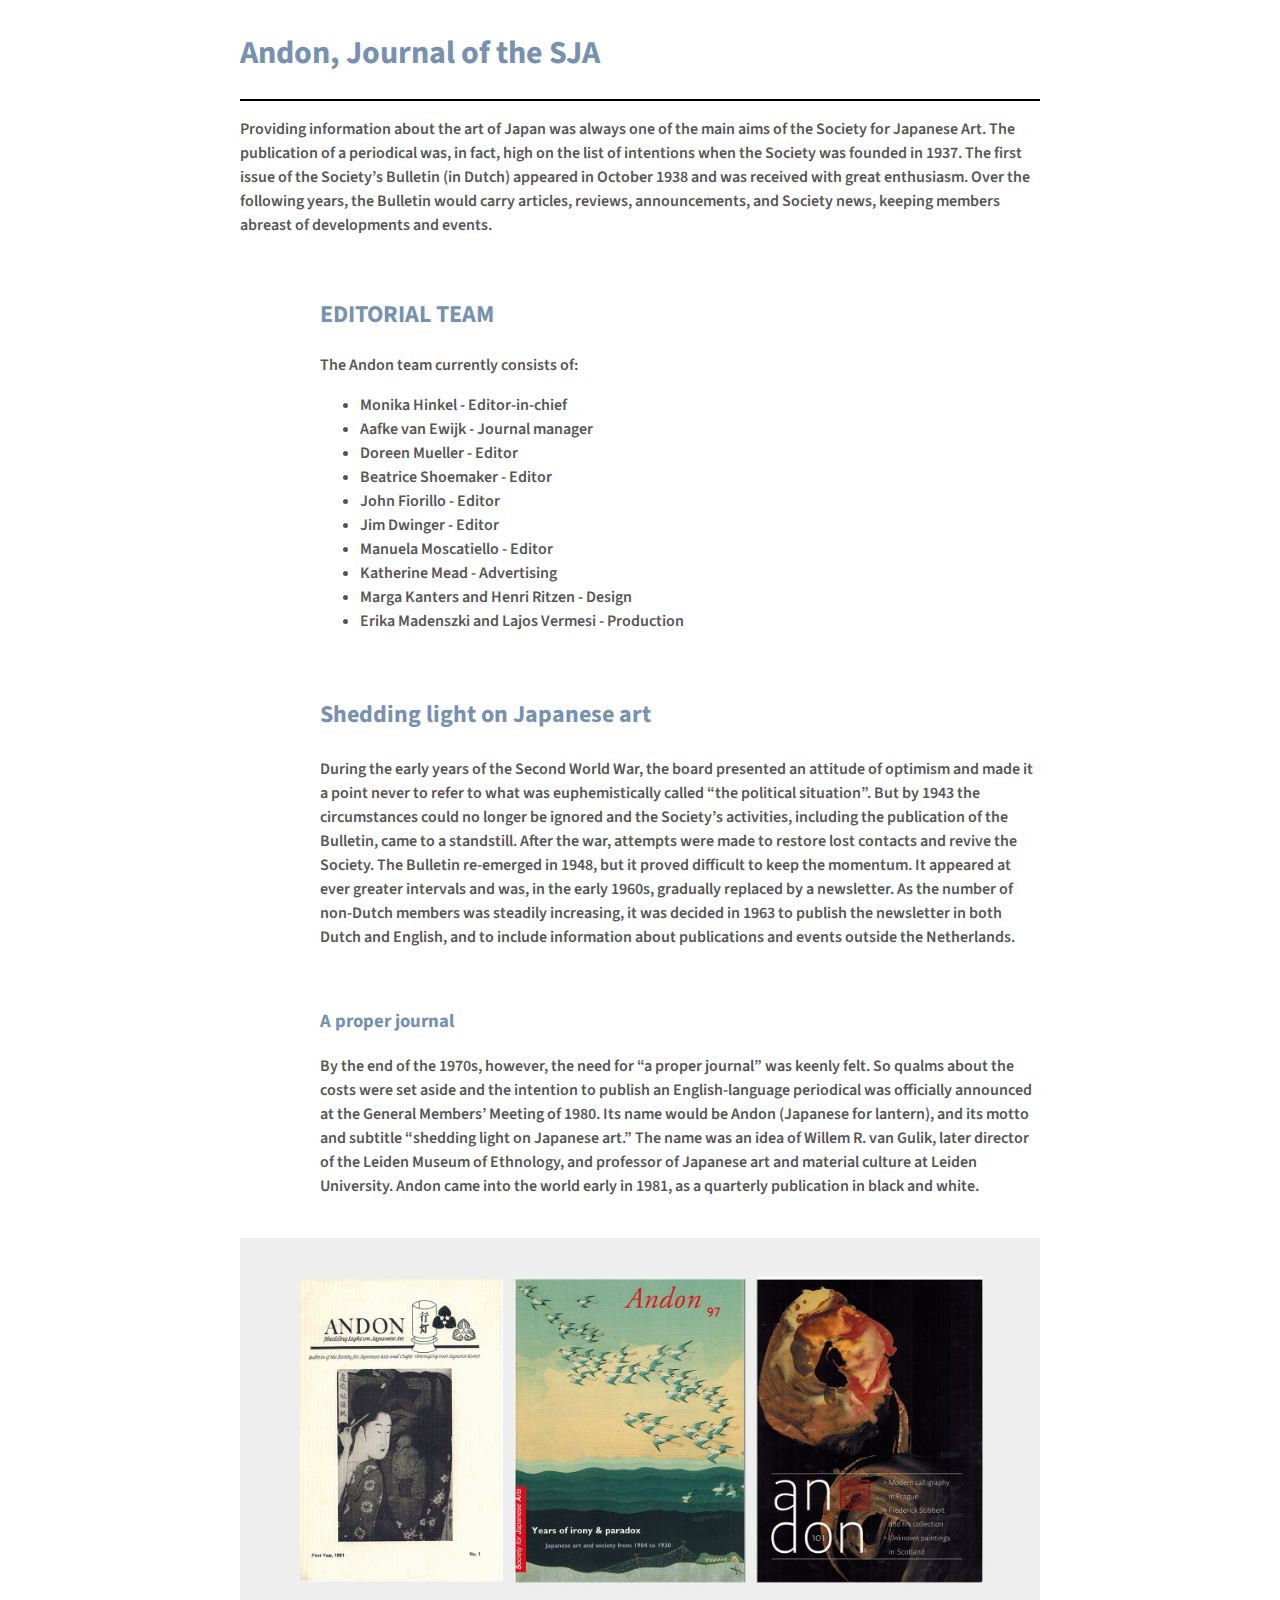
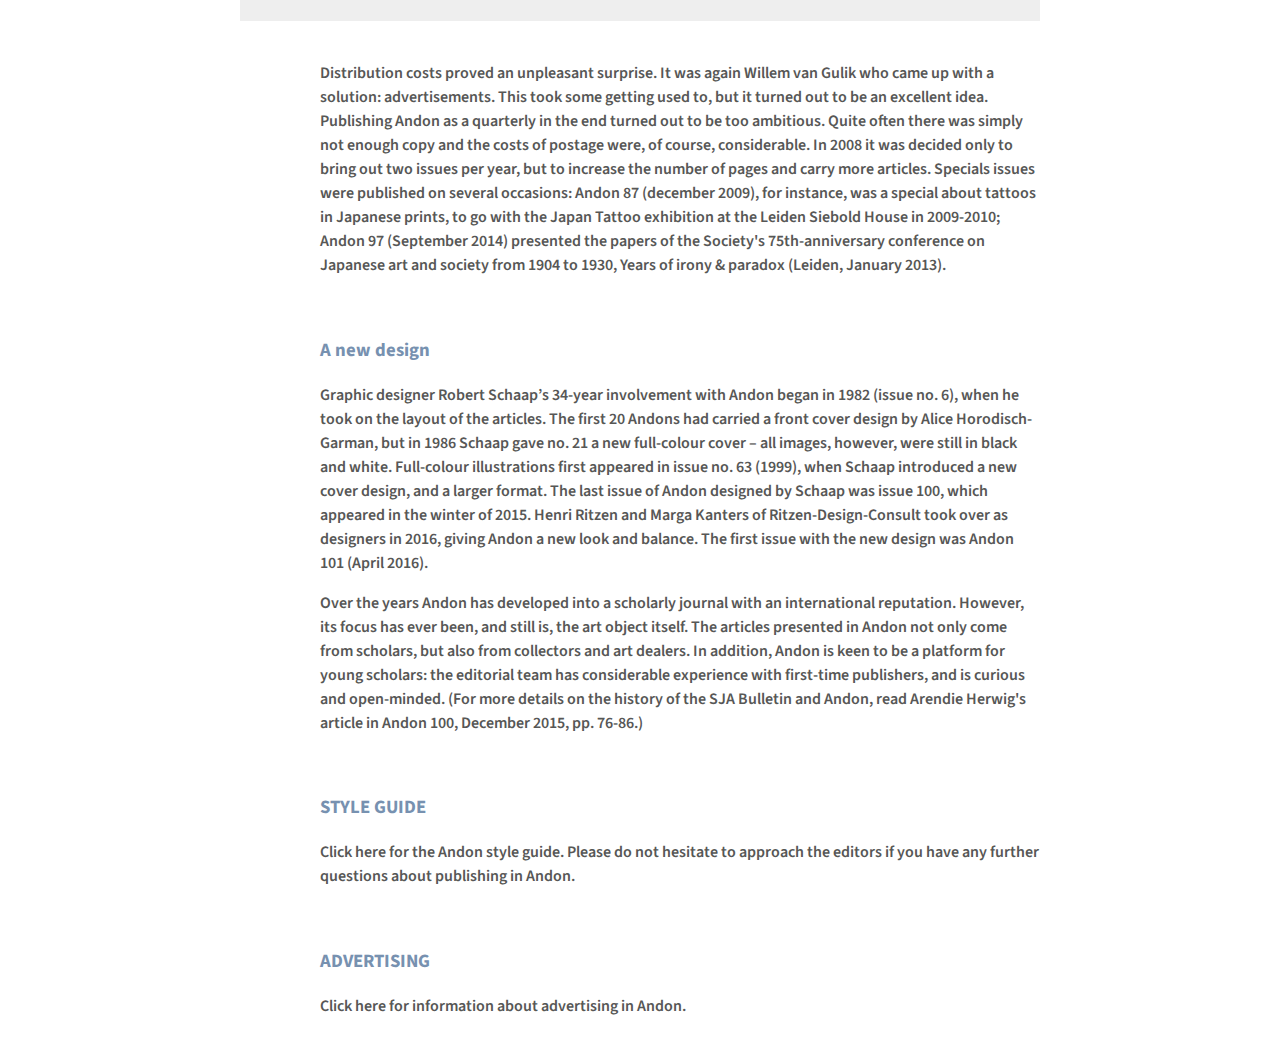
==== andon-journal-of-the-sja.html @ 21997b2f "andon-journal-of-the-sja" ====
<!DOCTYPE html>
<html lang="en">
  <head>
    <meta charset="UTF-8" />
    <meta name="viewport" content="width=device-width, initial-scale=1.0" />
    <link rel="preconnect" href="https://fonts.gstatic.com" />
    <link
      href="https://fonts.googleapis.com/css2?family=Source+Sans+Pro:wght@300&display=swap"
      rel="stylesheet"
    />
    <link rel="stylesheet" href="andon-journal-of-the-sja.style.css" />
    <title>Document</title>
  </head>
  <body>
    <div class="wrapper">
      <div class="p1">
        <h1>Andon, Journal of the SJA</h1>
        <hr />
        <p>
          Providing information about the art of Japan was always one of the
          main aims of the Society for Japanese Art. The publication of a
          periodical was, in fact, high on the list of intentions when the
          Society was founded in 1937. The first issue of the Society’s Bulletin
          (in Dutch) appeared in October 1938 and was received with great
          enthusiasm. Over the following years, the Bulletin would carry
          articles, reviews, announcements, and Society news, keeping members
          abreast of developments and events.
        </p>
      </div>

      <div class="p2">
        <h2>EDITORIAL TEAM</h2>
        <p>The Andon team currently consists of:</p>
        <ul>
          <li>Monika Hinkel - Editor-in-chief</li>
          <li>Aafke van Ewijk - Journal manager</li>
          <li>Doreen Mueller - Editor</li>
          <li>Beatrice Shoemaker - Editor</li>
          <li>John Fiorillo - Editor</li>
          <li>Jim Dwinger - Editor</li>
          <li>Manuela Moscatiello - Editor</li>
          <li>Katherine Mead - Advertising</li>
          <li>Marga Kanters and Henri Ritzen - Design</li>
          <li>Erika Madenszki and Lajos Vermesi - Production</li>
        </ul>
      </div>

      <div class="p3">
        <h3>Shedding light on Japanese art</h3>
        <p>
          During the early years of the Second World War, the board presented an
          attitude of optimism and made it a point never to refer to what was
          euphemistically called “the political situation”. But by 1943 the
          circumstances could no longer be ignored and the Society’s activities,
          including the publication of the Bulletin, came to a standstill. After
          the war, attempts were made to restore lost contacts and revive the
          Society. The Bulletin re-emerged in 1948, but it proved difficult to
          keep the momentum. It appeared at ever greater intervals and was, in
          the early 1960s, gradually replaced by a newsletter. As the number of
          non-Dutch members was steadily increasing, it was decided in 1963 to
          publish the newsletter in both Dutch and English, and to include
          information about publications and events outside the Netherlands.
        </p>
      </div>

      <div class="p4">
        <h3>A proper journal</h3>
        <p>
          By the end of the 1970s, however, the need for “a proper journal” was
          keenly felt. So qualms about the costs were set aside and the
          intention to publish an English-language periodical was officially
          announced at the General Members’ Meeting of 1980. Its name would be
          Andon (Japanese for lantern), and its motto and subtitle “shedding
          light on Japanese art.” The name was an idea of Willem R. van Gulik,
          later director of the Leiden Museum of Ethnology, and professor of
          Japanese art and material culture at Leiden University. Andon came
          into the world early in 1981, as a quarterly publication in black and
          white.
        </p>
      </div>

      <img class="img" src="/andon-journal-of-the-sja.jpg" alt="" />

      <div class="p5">
        <p>
          Distribution costs proved an unpleasant surprise. It was again Willem
          van Gulik who came up with a solution: advertisements. This took some
          getting used to, but it turned out to be an excellent idea. Publishing
          Andon as a quarterly in the end turned out to be too ambitious. Quite
          often there was simply not enough copy and the costs of postage were,
          of course, considerable. In 2008 it was decided only to bring out two
          issues per year, but to increase the number of pages and carry more
          articles. Specials issues were published on several occasions: Andon
          87 (december 2009), for instance, was a special about tattoos in
          Japanese prints, to go with the Japan Tattoo exhibition at the Leiden
          Siebold House in 2009-2010; Andon 97 (September 2014) presented the
          papers of the Society's 75th-anniversary conference on Japanese art
          and society from 1904 to 1930, Years of irony & paradox (Leiden,
          January 2013).
        </p>
      </div>

      <div class="p6">
        <h3>A new design</h3>
        <p>
          Graphic designer Robert Schaap’s 34-year involvement with Andon began
          in 1982 (issue no. 6), when he took on the layout of the articles. The
          first 20 Andons had carried a front cover design by Alice
          Horodisch-Garman, but in 1986 Schaap gave no. 21 a new full-colour
          cover – all images, however, were still in black and white.
          Full-colour illustrations first appeared in issue no. 63 (1999), when
          Schaap introduced a new cover design, and a larger format. The last
          issue of Andon designed by Schaap was issue 100, which appeared in the
          winter of 2015. Henri Ritzen and Marga Kanters of
          Ritzen-Design-Consult took over as designers in 2016, giving Andon a
          new look and balance. The first issue with the new design was Andon
          101 (April 2016).
        </p>
        <p>
          Over the years Andon has developed into a scholarly journal with an
          international reputation. However, its focus has ever been, and still
          is, the art object itself. The articles presented in Andon not only
          come from scholars, but also from collectors and art dealers. In
          addition, Andon is keen to be a platform for young scholars: the
          editorial team has considerable experience with first-time publishers,
          and is curious and open-minded. (For more details on the history of
          the SJA Bulletin and Andon, read Arendie Herwig's article in Andon
          100, December 2015, pp. 76-86.)
        </p>
      </div>

      <div class="p7">
        <h3>STYLE GUIDE</h3>
        <p>
          Click here for the Andon style guide. Please do not hesitate to
          approach the editors if you have any further questions about
          publishing in Andon.
        </p>
      </div>

      <div class="p8">
        <h3>ADVERTISING</h3>
        <p>Click here for information about advertising in Andon.</p>
      </div>
    </div>
  </body>
</html>
---- andon-journal-of-the-sja.style.css ----
body {
  font-family: "Source Sans Pro", sans-serif;
  font-weight: 600;
  line-height: 1.5;
  font-style: normal;
  color: #575756;
}

::selection {
  background: #ae1917;
  color: #fff;
}

.wrapper {
  margin: 0 auto;
  max-width: 800px;
  display: grid;
  grid-template-areas:
    "p1 p1 p1 p1"
    "p2 p2 p2 p2"
    "p3 p3 p3 p3"
    "p4 p4 p4 p4"
    "img img img img"
    "p5 p5 p5 p5"
    "p6 p6 p6 p6"
    "p7 p7 p7 p7"
    "p8 p8 p8 p8";
  row-gap: 1.5em;
  align-items: center;
  /* justify-content: center; */
  /* grid-auto-columns: 200px; */
}

.p1 {
  grid-area: p1;
}

.p2 {
  grid-area: p2;
  padding-left: 80px;
}

.p3 {
  grid-area: p3;
  padding-left: 80px;
}

.p3 > h3 {
  font-size: 1.5em;
}

.p4 {
  grid-area: p4;
  padding-left: 80px;
}

.p5 {
  grid-area: p5;
  padding-left: 80px;
}

.p6 {
  grid-area: p6;
  padding-left: 80px;
}

.p7 {
  grid-area: p7;
  padding-left: 80px;
}

.p8 {
  grid-area: p8;
  padding-left: 80px;
}

.img {
  grid-area: img;
  max-width: 100%;
}

h1,
h2,
h3 {
  color: #7791b0;
  font-family: "Source Sans Pro", sans-serif;
}

hr {
  border: 1px solid black;
}
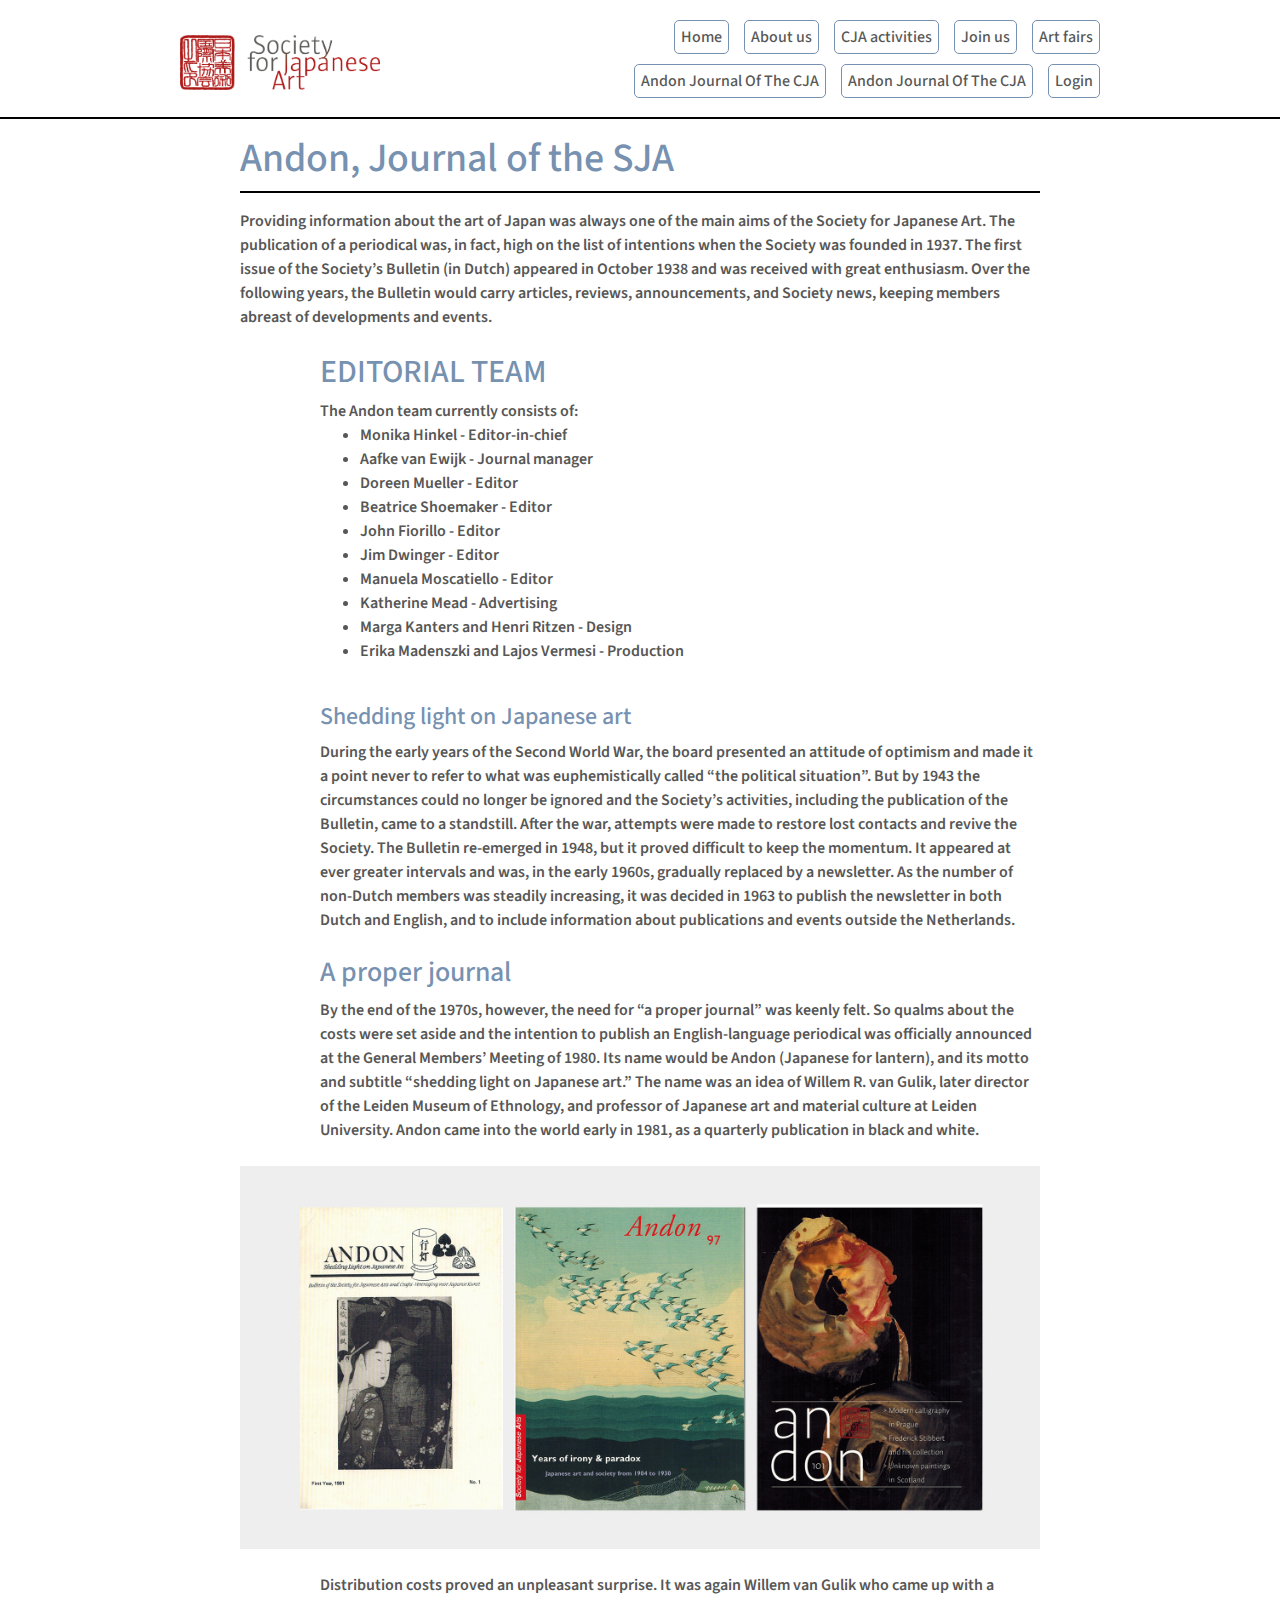
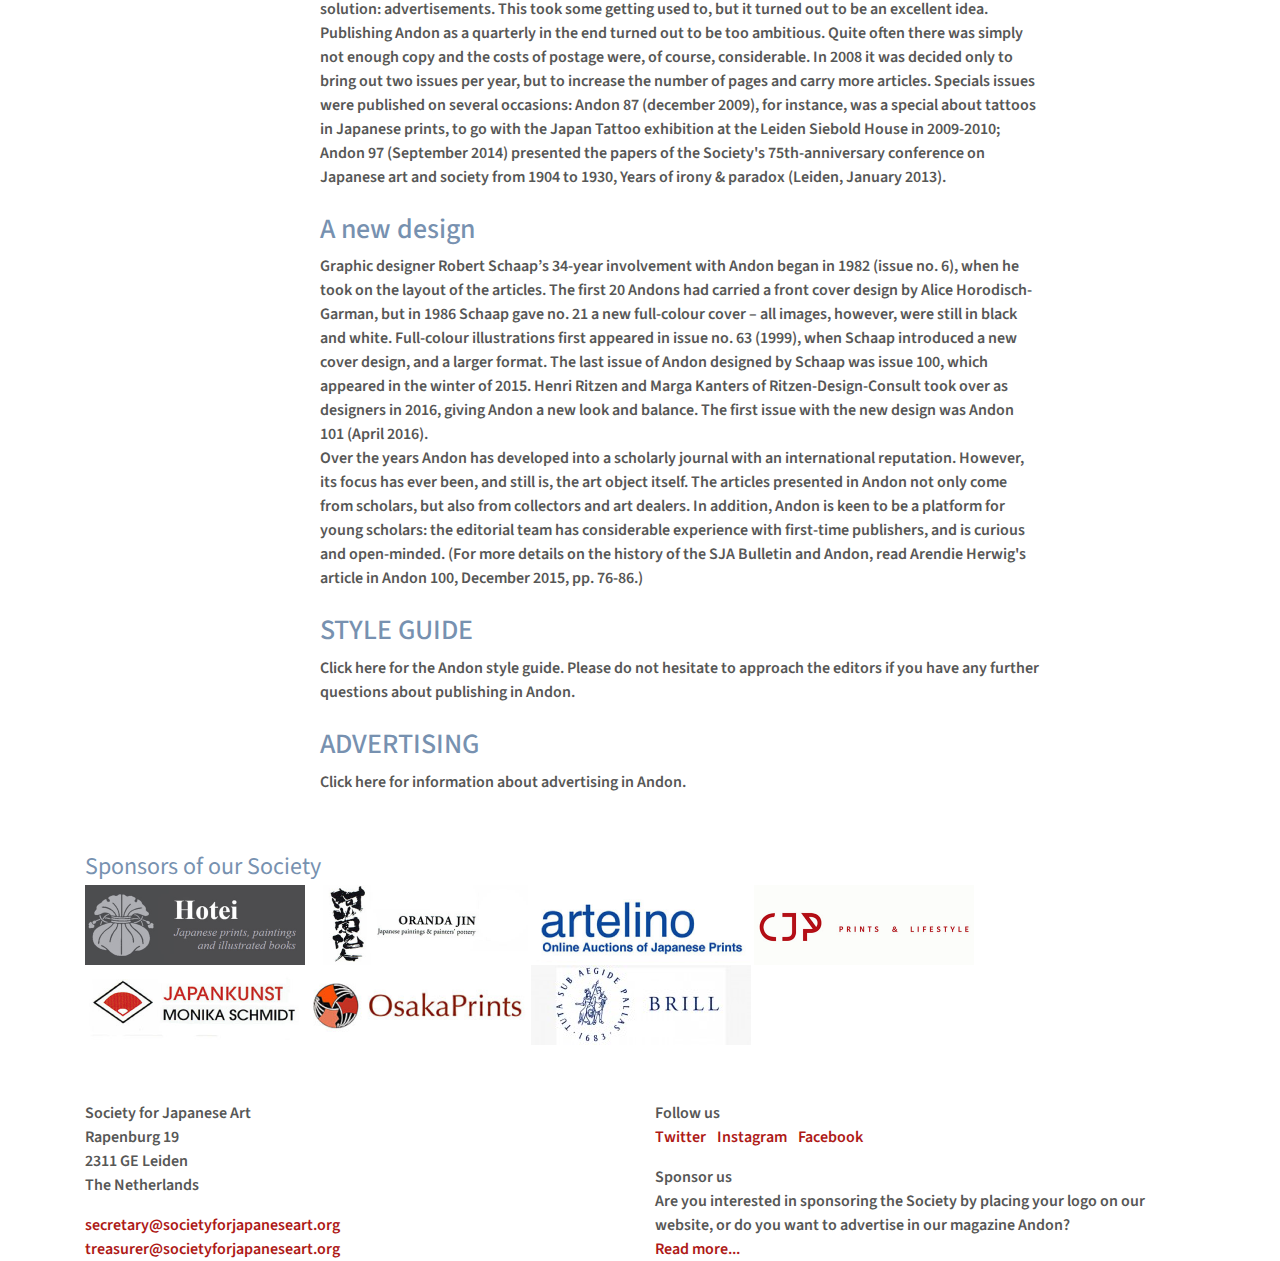
==== commit e3c0a0e7: "pages linked" ====
--- a/andon-journal-of-the-sja.html
+++ b/andon-journal-of-the-sja.html
@@ -8,11 +8,42 @@
       href="https://fonts.googleapis.com/css2?family=Source+Sans+Pro:wght@300&display=swap"
       rel="stylesheet"
     />
+
+    <script src="https://code.jquery.com/jquery-3.5.1.min.js"
+        integrity="sha256-9/aliU8dGd2tb6OSsuzixeV4y/faTqgFtohetphbbj0=" crossorigin="anonymous"></script>
+    <link rel="stylesheet" href="https://stackpath.bootstrapcdn.com/bootstrap/4.5.2/css/bootstrap.min.css"
+       integrity="sha384-JcKb8q3iqJ61gNV9KGb8thSsNjpSL0n8PARn9HuZOnIxN0hoP+VmmDGMN5t9UJ0Z" crossorigin="anonymous">
+    <link rel="stylesheet" href="header-styles.css">
+    
     <link rel="stylesheet" href="andon-journal-of-the-sja.style.css" />
     <title>Document</title>
+    <link rel="stylesheet" href="footer_style.css">
   </head>
   <body>
-    <div class="wrapper">
+
+    <header class="header">
+      <div class="container container__header">
+          <div class="header-logo">
+              <img src="header-logo.png" alt="" class="header__logo">
+          </div>
+          <ul class="header-links">
+              <a href="index.html" class="links">Home</a>
+              <a href="#" class="links">About us</a>
+              <a href="#" class="links">CJA activities</a>
+              <a href="join-us.html" class="links">Join us</a>
+              <a href="art-fairs.html" class="links">Art fairs</a>
+              <div class="w-100"></div>
+              <div class="wrapper">
+                  <a href="andon-journal-of-the-sja.html" class="links">Andon Journal Of The CJA</a>
+                  <a href="index666.html" class="links">Andon Journal Of The CJA</a>
+                  <a href="#" class="links">Login</a>
+              </div>
+          </ul>
+      </div>
+  </header>
+  <hr>
+
+    <div class="wrapper-andron">
       <div class="p1">
         <h1>Andon, Journal of the SJA</h1>
         <hr />
@@ -143,5 +174,57 @@
         <p>Click here for information about advertising in Andon.</p>
       </div>
     </div>
+
+    <div class="container">
+      <footer>
+          <div class="foot_head">
+              <p class="headertxt">Sponsors of our Society</p>
+          </div>
+          <div class="spons_logos">
+              <img src="footer_hotei.png" alt="">
+              <img src="footer_oranda_jin.png" alt="">
+              <img src="footer_artelino.png" alt="">
+              <img src="fooetr_cjp.png" alt="">
+              <img src="footer_monika_schmidt.png" alt="">
+              <img src="footer_osaka_prints.png" alt="">
+              <img src="footer_logo_brill.jpg" alt="">
+          </div>
+          <div class="row foot_c">
+              <div class="col-md-6 foot_conact">
+                  <p class="paragraph boldtxt">Society for Japanese Art</p>
+                  <p class="paragraph">Rapenburg 19</p>
+                  <p class="paragraph">2311 GE Leiden</p>
+                  <p class="paragraph">The Netherlands</p>
+
+                  <a href="" class="redlink">
+                      <p class="amargin">secretary@societyforjapaneseart.org</p>
+                  </a>
+                  <a href="" class="redlink">
+                      <p>treasurer@societyforjapaneseart.org</p>
+                  </a>
+              </div>
+              <div class="col-md-6 foot_conact">
+                  <p class="paragraph boldtxt">Follow us</p>
+                  <div class="socseti">
+                      <a href="" class="redlink soc">
+                          <p class="soc">Twitter</p>
+                      </a>
+                      <a href="" class="redlink soc">
+                          <p class="soc">Instagram</p>
+                      </a>
+                      <a href="" class="redlink soc">
+                          <p class="soc">Facebook</p>
+                      </a>
+                  </div>
+                  <p class="paragraph boldtxt amargin">Sponsor us</p>
+                  <p class="paragraph">Are you interested in sponsoring the Society by placing your logo on our
+                      website, or do you want to advertise in our magazine Andon?</p>
+                  <a href="" class="redlink">
+                      <p>Read more...</p>
+                  </a>
+              </div>
+          </div>
+      </footer>
+  </div>
   </body>
 </html>
--- a/header-styles.css
+++ b/header-styles.css
@@ -0,0 +1,46 @@
+.header__logo{
+    width: 200px;
+    height: 55px;
+}
+.links{
+    border: 1px solid #7791b0;
+    padding: 4px 6px 4px 6px;
+    margin-left: 15px;
+    border-radius: 5px;
+    margin-top: 10px;
+    color: #575756;
+    font-weight: 500;
+    text-decoration: none;
+}
+.header-links{
+    display: flex;
+    flex-wrap: wrap;
+    justify-content: flex-end;
+    box-sizing: border-box;
+
+}
+.wrapper{
+    display: flex;
+    align-items: flex-end;
+    justify-content: end;
+    text-align: right;
+
+}
+.container__header{
+    display: flex;
+    align-items: center;
+    justify-content: center;
+    max-width: 950px;
+}
+a:hover{
+    border-bottom: 2px solid #AE1917;
+    box-sizing: border-box;
+    color: #575756;
+    text-decoration: none;
+}
+.header{
+    padding-top: 10px;
+}
+hr{
+    margin-top: 3px;
+}--- a/andon-journal-of-the-sja.style.css
+++ b/andon-journal-of-the-sja.style.css
@@ -11,7 +11,7 @@
   color: #fff;
 }
 
-.wrapper {
+.wrapper-andron {
   margin: 0 auto;
   max-width: 800px;
   display: grid;
--- a/footer_style.css
+++ b/footer_style.css
@@ -0,0 +1,50 @@
+footer{
+    margin-top: 5%;
+}
+
+p{
+    margin: 0;
+    padding: 0;
+}
+.headertxt{
+    color: #7791b0;
+}
+.foot_head > p{
+    font-family: "Source Sans Pro", sans-serif;
+    font-weight: 400;
+    font-size: 24px;
+}
+.paragraph{
+    color: #575756;
+    font-size: 16px;
+    font-weight: 400px;
+    -webkit-font-smoothing: antialiased;
+}
+.boldtxt{
+    font-size: 16px;
+    font-weight: 600;
+    color: #575756;
+}
+.redlink{
+    color: #AE1917;
+}
+
+.redlink:hover{
+    color: #AE1917;
+}
+
+.foot_c{
+    margin-top: 5%;
+}
+
+.amargin{
+    margin-top: 3%;
+}
+
+.socseti{
+    display: flex;
+}
+
+.soc{
+    margin-right: 2%;
+}